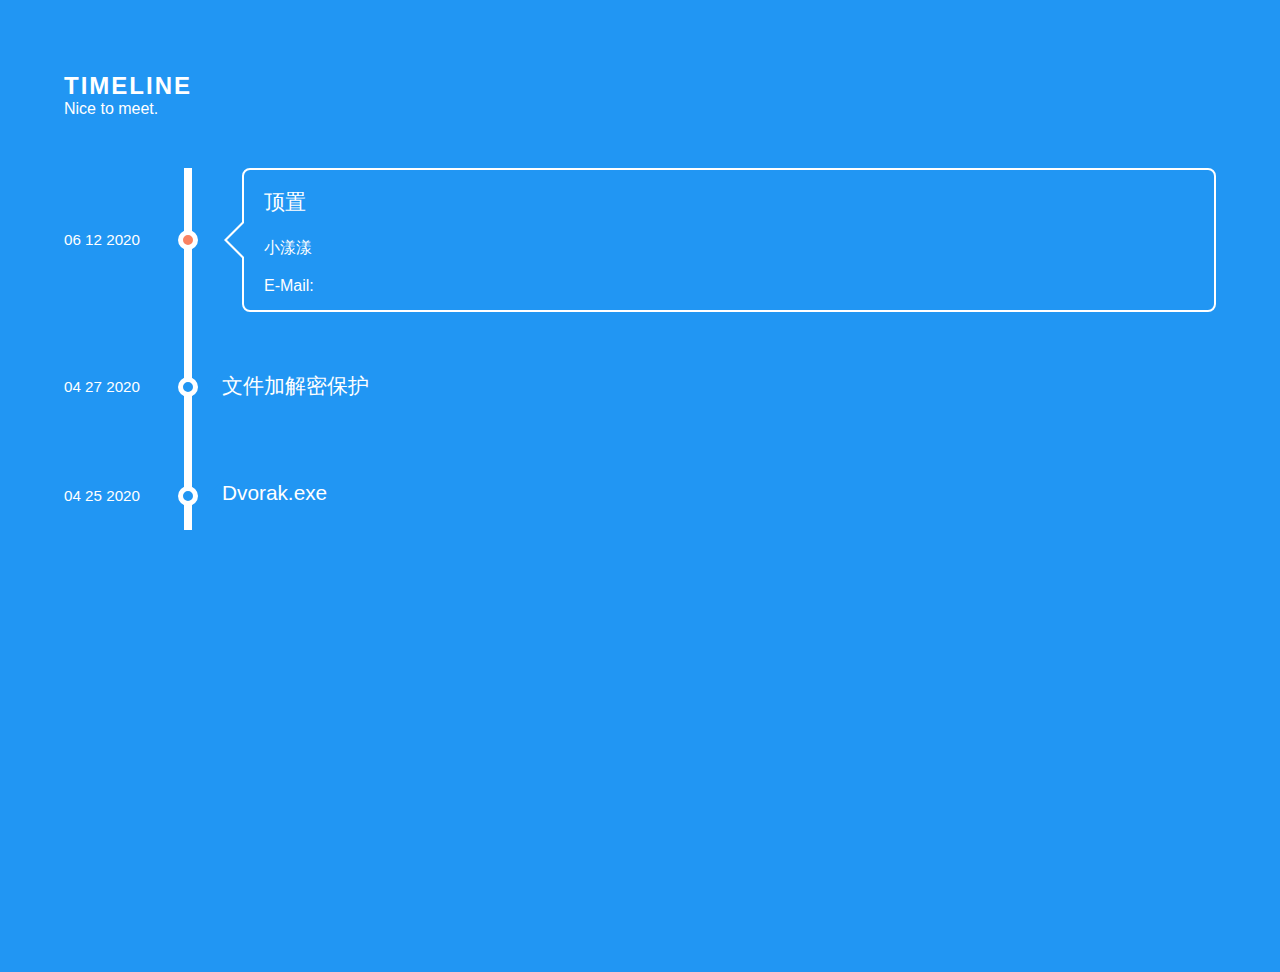
==== mp/index.html @ f555059b "Sun 05:03 06-14-2020" ====
<!DOCTYPE html>
<html lang="en">

<head>
    <meta charset="UTF-8">
    <title>x yy</title>

    <link rel="stylesheet" href="css/style.css">

    <head>


    <body>


        <audio src="" autoplay>Your browser does not support the audio element.

        </audio>


        <h2> Timeline </h2>
        <p> Nice to meet. </p>


        <ul id='timeline'>


            <li class='work'>
                <input class='radio' id='work1' name='works' type='radio' checked>
                <div class="relative">
                    <label for='work1'>顶置</label>
                    <span class='date'>06 12 2020</span>
                    <span class='circle'></span>
                </div>
                <div class='content'>
                    <p>
                        <br>
                        小漾漾
                        <br>
                        <br>E-Mail: 

                    </p>
                </div>
            </li>


            <li class='work'>
                <input class='radio' id='work3' name='works' type='radio'>
                <div class="relative">
                    <label for='work3'>文件加解密保护</label>
                    <span class='date'>04 27 2020</span>
                    <span class='circle'></span>
                </div>
                <div class='content'>
                    <p>
                        自己研发的一套文件加解密程序。
                        <br>初衷是用来加密自己U盘里的文件的，后来发现连计算机专业的朋友都破解不了已被加密的文件，安全性挺高的就共享给大家。
                        <br>我本来是想开源的，但由于源代码已经被加密了，而我又忘记了key。所以以后再重写一份给大家。
                        <br>
                        <br>
                        <a href="./data/programs/E D.zip" download>Download</a>
                        <!-- <a href="" target="_blank">Details</a> -->

                    </p>
                </div>
            </li>

            <li class='work'>
                <input class='radio' id='work2' name='works' type='radio'>
                <div class="relative">
                    <label for='work2'>Dvorak.exe</label>
                    <span class='date'>04 25 2020</span>
                    <span class='circle'></span>
                </div>
                <div class='content'>
                    <p>
                        Dvorak键盘是一种将常用字母都归在一起，以期提高打字速度键盘布局。

                        <br>
                        <br>
                        <a href="./data/programs/Dvorak.exe" download>Download</a>
                        <a href="https://www.dvorak-keyboard.com/" target="_blank">Details</a>

                    </p>
                </div>
            </li>

        </ul>



        <script src="js/script.js"></script>

    </body>


</html>
---- mp/css/style.css ----
* {
  margin: 0;
  padding: 0;
}

body {

	max-width: 1200px;
	margin: 0 auto;
	padding: 0 5%;
	font-size: 100%;
	font-family: "Noto Sans", sans-serif;
	color: #FFFFFF;

	overflow: hidden;
	background: #2196f3;
	height: 100vh;

}

spann {
  height: 50px;
  width: 50px;
  border-radius: 50%;
  position: absolute;
  pointer-events: none;
  background: #55b9f3;
  transform: translate(-50%, -50%);
  animation: blow 4s linear infinite;
}


@keyframes blow {
  0% {
    transform: translate(-50%, -50%);
    opacity: 1;
    filter: hue-rotate(0deg);
  }
  100% {
    transform: translate(-50%, -1000%);
    opacity: 0;
    filter: hue-rotate(720deg);
  }
}




/* Fri 22:55  06-12-20 */
  h2 {
            margin: 3em 0 0 0;
            font-size: 1.5em;
            letter-spacing: 2px;
            text-transform: uppercase;
        }

        /* -------------------------------------
         * timeline
         * ------------------------------------- */
        #timeline {
            list-style: none;
            margin: 50px 0 30px 120px;
            padding-left: 30px;
            border-left: 8px solid #FFFFFF;
        }

        #timeline li {
            margin: 40px 0;
            position: relative;
        }

        #timeline p {
            margin: 0 0 15px;
        }

        .date {
            margin-top: -10px;
            top: 50%;
            left: -158px;
            font-size: 0.95em;
            line-height: 20px;
            position: absolute;
        }

        .circle {
            margin-top: -10px;
            top: 50%;
            left: -44px;
            width: 10px;
            height: 10px;
            background: #2196f3;
            border: 5px solid #FFFFFF;
            border-radius: 50%;
            display: block;
            position: absolute;
        }

        .content {
            max-height: 20px;
            padding: 50px 20px 0;
            border-color: transparent;
            border-width: 2px;
            border-style: solid;
            border-radius: 0.5em;
            position: relative;
        }

        .content:before,
        .content:after {
            content: "";
            width: 0;
            height: 0;
            border: solid transparent;
            position: absolute;
            pointer-events: none;
            right: 100%;
        }

        .content:before {
            border-right-color: inherit;
            border-width: 20px;
            top: 50%;
            margin-top: -20px;
        }

        .content:after {
            border-right-color: #2196f3;
            border-width: 17px;
            top: 50%;
            margin-top: -17px;
        }

        .content p {
            max-height: 0;
            color: transparent;
            text-align: justify;
            word-break: break-word;
            hyphens: auto;
            overflow: hidden;
        }

        label {
            font-size: 1.3em;
            position: absolute;
            z-index: 100;
            cursor: pointer;
            top: 20px;
            transition: transform 0.2s linear;
        }

        .radio {
            display: none;
        }

        .radio:checked+.relative label {
            cursor: auto;
            transform: translateX(42px);
        }

        .radio:checked+.relative .circle {
            background: #f98262;
        }

        .radio:checked~.content {
            max-height: 180px;
            border-color: #FFFFFF;
            margin-right: 20px;
            transform: translateX(20px);
            transition: max-height 0.4s linear, border-color 0.5s linear, transform 0.2s linear;
        }

        .radio:checked~.content p {
            max-height: 200px;
            color: #FFFFFF;
            transition: color 0.3s linear 0.3s;
        }

        /* -------------------------------------
         * mobile phones (vertical version only)
         * ------------------------------------- */
        @media screen and (max-width: 767px) {
            #timeline {
                margin-left: 0;
                padding-left: 0;
                border-left: none;
            }

            #timeline li {
                margin: 50px 0;
            }

            label {
                width: 85%;
                font-size: 1.1em;
                white-space: nowrap;
                text-overflow: ellipsis;
                overflow: hidden;
                display: block;
                transform: translateX(18px);
            }

            .content {
                padding-top: 45px;
                border-color: #FFFFFF;
            }

            .content:before,
            .content:after {
                border: solid transparent;
                bottom: 100%;
            }

            .content:before {
                border-bottom-color: inherit;
                border-width: 17px;
                top: -16px;
                left: 50px;
                margin-left: -17px;
            }

            .content:after {
                border-bottom-color: #2196f3;
                border-width: 20px;
                top: -20px;
                left: 50px;
                margin-left: -20px;
            }

            .content p {
                font-size: 0.9em;
                line-height: 1.4;
            }

            .circle,
            .date {
                display: none;
            }
        }

        a:link {
            color: white;
        }

        a:visited {
            color: white;
        }

        a:hover {
            color: lightsalmon;
        }

        a:active {
            color: white;
        }
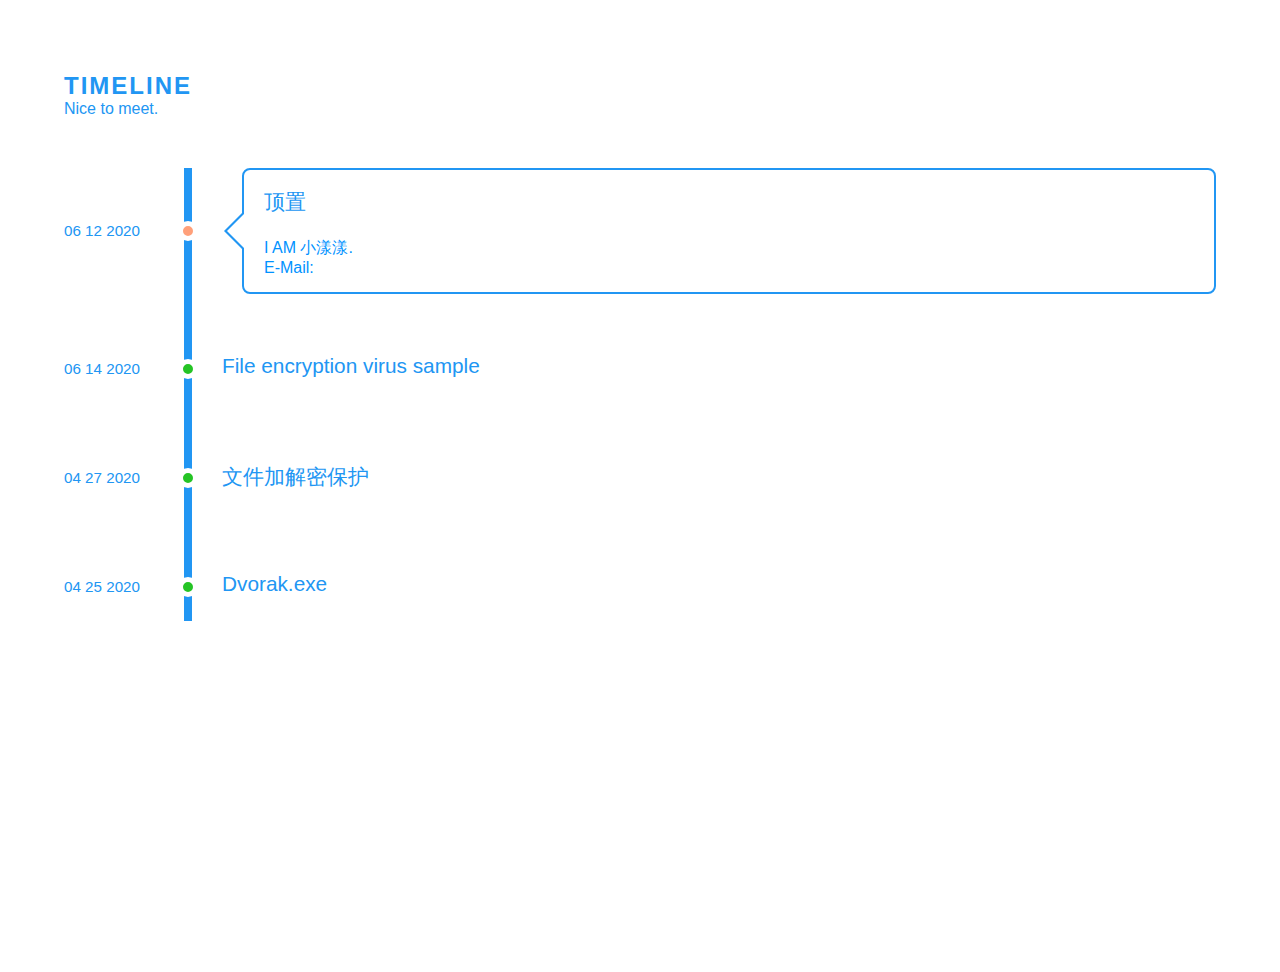
==== commit fa8b5df3: "NULL" ====
--- a/mp/index.html
+++ b/mp/index.html
@@ -13,7 +13,7 @@
     <body>
 
 
-        <audio src="" autoplay>Your browser does not support the audio element.
+        <audio src="./music/BGM.mp3" autoplay>Your browser does not support the audio element.
 
         </audio>
 
@@ -35,14 +35,35 @@
                 <div class='content'>
                     <p>
                         <br>
-                        小漾漾
-                        <br>
-                        <br>E-Mail: 
+                        I AM 小漾漾.
+                        <br>E-Mail:
 
                     </p>
                 </div>
             </li>
 
+            <li class='work'>
+                <input class='radio' id='work4' name='works' type='radio'>
+                <div class="relative">
+                    <label for='work4'>File encryption virus sample</label>
+                    <span class='date'>06 14 2020</span>
+                    <span class='circle'></span>
+                </div>
+                <div class='content'>
+                    <p>
+                        <br>
+                        Developed on May 7, 2020.
+                        <br>于2020年5月7日开发。
+                        <br>
+                        It can encrypt important files on your computer and charge a fee to decrypt your files.
+                        <br>它可以加密计算机上的重要文件，并收取解密文件的费用。
+                        <br>
+                        <a href="./data/programs/Virus.zip" download>Download</a>
+                        <a href="./details/details_virus.html" target="_blank">Details</a>
+
+                    </p>
+                </div>
+            </li>
 
             <li class='work'>
                 <input class='radio' id='work3' name='works' type='radio'>
@@ -53,10 +74,9 @@
                 </div>
                 <div class='content'>
                     <p>
-                        自己研发的一套文件加解密程序。
-                        <br>初衷是用来加密自己U盘里的文件的，后来发现连计算机专业的朋友都破解不了已被加密的文件，安全性挺高的就共享给大家。
-                        <br>我本来是想开源的，但由于源代码已经被加密了，而我又忘记了key。所以以后再重写一份给大家。
                         <br>
+                        我们自己开发的一套文件加密和解密程序。
+                        <br>最初的目的是对U盘中的文件进行加密，现在分享给大家。
                         <br>
                         <a href="./data/programs/E D.zip" download>Download</a>
                         <!-- <a href="" target="_blank">Details</a> -->
@@ -75,8 +95,6 @@
                 <div class='content'>
                     <p>
                         Dvorak键盘是一种将常用字母都归在一起，以期提高打字速度键盘布局。
-
-                        <br>
                         <br>
                         <a href="./data/programs/Dvorak.exe" download>Download</a>
                         <a href="https://www.dvorak-keyboard.com/" target="_blank">Details</a>
--- a/mp/css/style.css
+++ b/mp/css/style.css
@@ -10,10 +10,10 @@
 	padding: 0 5%;
 	font-size: 100%;
 	font-family: "Noto Sans", sans-serif;
-	color: #FFFFFF;
+	color: #2196f3;
 
 	overflow: hidden;
-	background: #2196f3;
+	background: #FFFFFF;
 	height: 100vh;
 
 }
@@ -61,7 +61,7 @@
             list-style: none;
             margin: 50px 0 30px 120px;
             padding-left: 30px;
-            border-left: 8px solid #FFFFFF;
+            border-left: 8px solid #2196f3;
         }
 
         #timeline li {
@@ -88,7 +88,7 @@
             left: -44px;
             width: 10px;
             height: 10px;
-            background: #2196f3;
+            background: rgb(37, 196, 37);
             border: 5px solid #FFFFFF;
             border-radius: 50%;
             display: block;
@@ -124,7 +124,7 @@
         }
 
         .content:after {
-            border-right-color: #2196f3;
+            border-right-color: #FFFFFF;
             border-width: 17px;
             top: 50%;
             margin-top: -17px;
@@ -158,12 +158,12 @@
         }
 
         .radio:checked+.relative .circle {
-            background: #f98262;
+            background: lightsalmon;
         }
 
         .radio:checked~.content {
             max-height: 180px;
-            border-color: #FFFFFF;
+            border-color: #2196f3;
             margin-right: 20px;
             transform: translateX(20px);
             transition: max-height 0.4s linear, border-color 0.5s linear, transform 0.2s linear;
@@ -171,7 +171,7 @@
 
         .radio:checked~.content p {
             max-height: 200px;
-            color: #FFFFFF;
+            color: #0092FF;
             transition: color 0.3s linear 0.3s;
         }
 
@@ -238,17 +238,17 @@
         }
 
         a:link {
-            color: white;
+            color: rgb(37, 196, 37);
         }
 
         a:visited {
-            color: white;
+            color: rgb(37, 196, 37);
         }
 
         a:hover {
-            color: lightsalmon;
+            color:lightsalmon;
         }
 
         a:active {
-            color: white;
-        }
+            color: #FFFFFF;
+        }
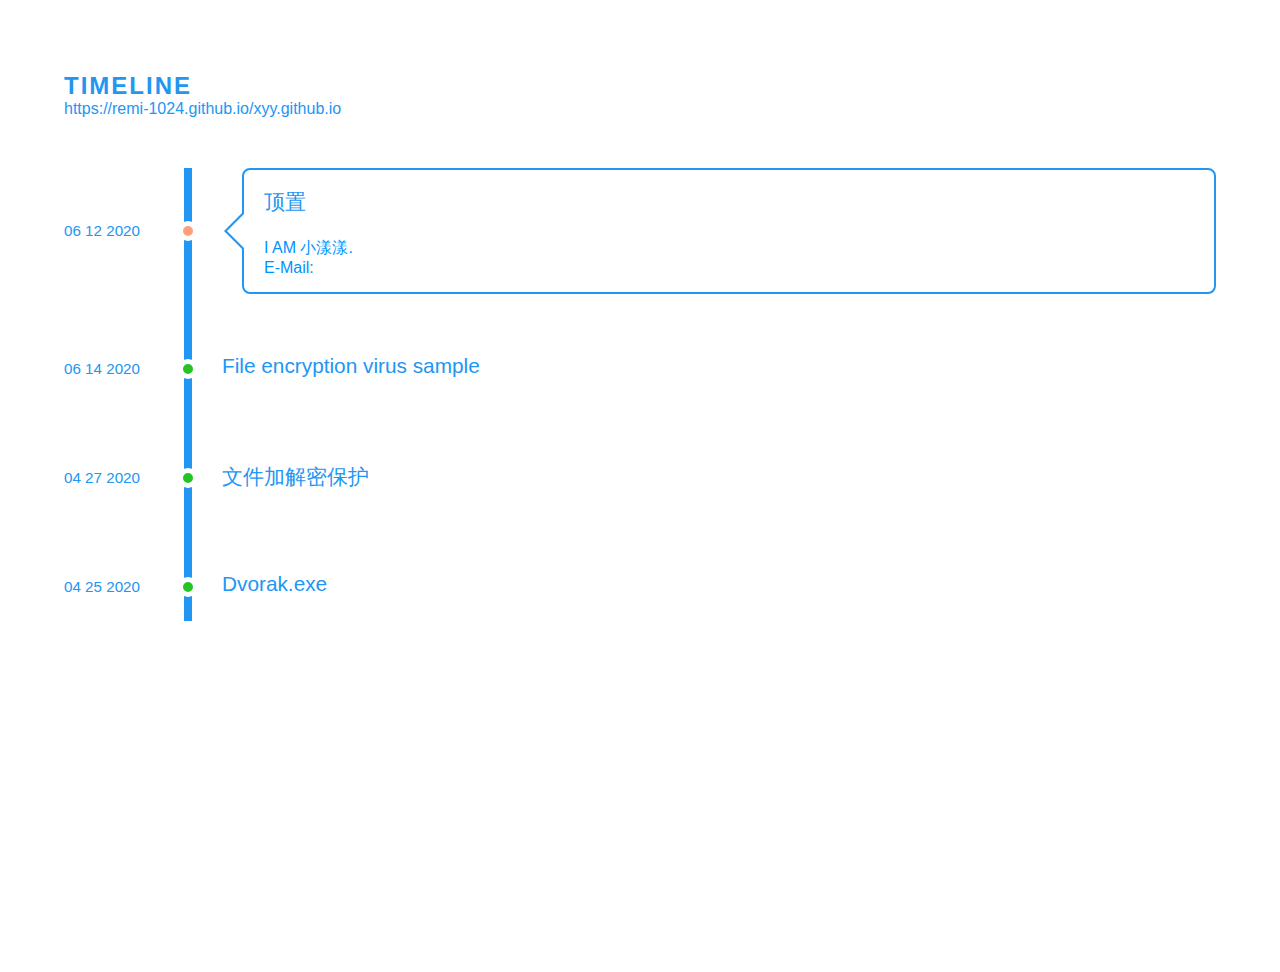
==== commit c6688c0f: "url" ====
--- a/mp/index.html
+++ b/mp/index.html
@@ -19,7 +19,7 @@
 
 
         <h2> Timeline </h2>
-        <p> Nice to meet. </p>
+        <p> https://remi-1024.github.io/xyy.github.io </p>
 
 
         <ul id='timeline'>
